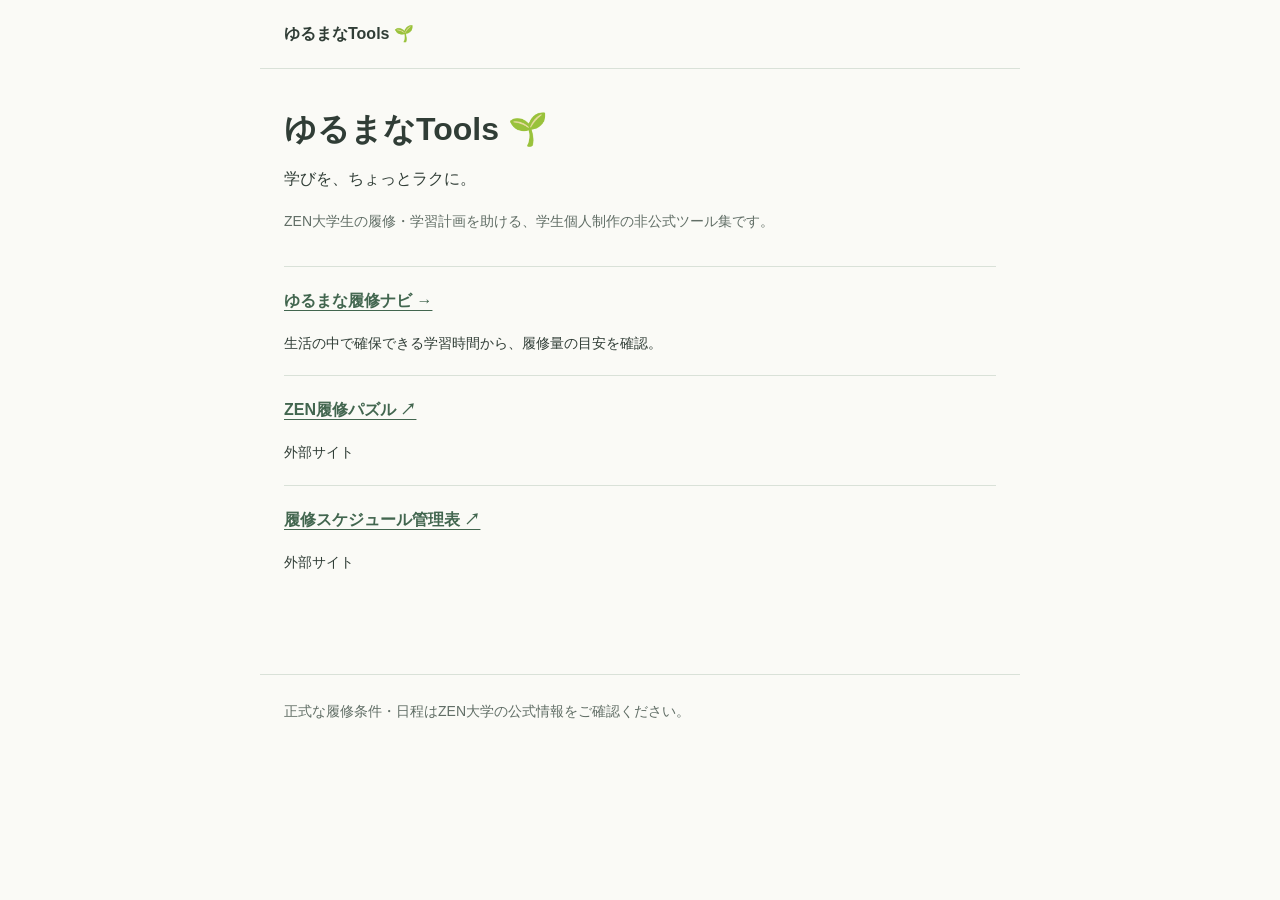
==== index.html @ ad0d2408 "Build yurumana tools and course planning navigator" ====
<!doctype html><html lang="ja"><head><meta charset="utf-8"><meta name="viewport" content="width=device-width,initial-scale=1"><title>ゆるまなTools｜学びを、ちょっとラクに。</title><meta name="description" content="ZEN大学生の履修・学習計画を助ける、学生個人制作の非公式ツール集。"><link rel="stylesheet" href="assets/css/common.css"><link rel="icon" href="data:image/svg+xml,%3Csvg xmlns=%27http://www.w3.org/2000/svg%27 viewBox=%270 0 32 32%27%3E%3Crect width=%2732%27 height=%2732%27 rx=%278%27 fill=%27%23edf3ec%27/%3E%3Cpath d=%27M16 26V15C5 17 4 6 5 6c8-1 12 3 11 9 0-8 5-12 12-10 0 8-4 12-12 10%27 fill=%27%2342664f%27/%3E%3C/svg%3E"></head><body><a class="skip" href="#main">本文へ</a><header><span class="brand">ゆるまなTools 🌱</span></header><main id="main"><h1>ゆるまなTools 🌱</h1><p>学びを、ちょっとラクに。</p><p class="muted">ZEN大学生の履修・学習計画を助ける、学生個人制作の非公式ツール集です。</p><ul class="tool-list"><li><a href="rishu-navi/">ゆるまな履修ナビ →</a><p>生活の中で確保できる学習時間から、履修量の目安を確認。</p></li><li><a href="https://zen-risyu.netlify.app/">ZEN履修パズル ↗</a><p>外部サイト</p></li><li><a href="https://moeko3737.github.io/zen-study-planner/">履修スケジュール管理表 ↗</a><p>外部サイト</p></li></ul></main><footer>正式な履修条件・日程はZEN大学の公式情報をご確認ください。</footer><script src="assets/js/common.js" defer></script></body></html>
---- assets/css/common.css ----
:root{--bg:#fafaf6;--surface:#fff;--ink:#303d36;--muted:#616e66;--green:#42664f;--pale:#edf3ec;--line:#d9e1d8;--radius:14px;--space:24px;color-scheme:light}*{box-sizing:border-box}body{margin:0;background:var(--bg);color:var(--ink);font:16px/1.75 -apple-system,BlinkMacSystemFont,"Hiragino Sans","Yu Gothic","Meiryo",sans-serif}a{color:var(--green);text-underline-offset:4px}a:hover{text-decoration-thickness:2px}button,input{font:inherit}button,a,input{-webkit-tap-highlight-color:transparent} :focus-visible{outline:3px solid #a76731;outline-offset:4px}header,main,footer{max-width:760px;margin:auto;padding:24px}header{border-bottom:1px solid var(--line);padding-top:20px;padding-bottom:20px}.brand{font-weight:700;text-decoration:none}h1{font-size:clamp(1.6rem,5vw,2rem);line-height:1.5;margin:12px 0}h2{font-size:1.2rem;line-height:1.5;margin:0 0 12px}h3{font-size:1rem}p{margin:8px 0 16px}.muted,.help{color:var(--muted);font-size:.875rem}footer{font-size:.875rem;color:var(--muted);border-top:1px solid var(--line);margin-top:24px}.skip{position:absolute;top:-100px;background:white;padding:12px}.skip:focus{top:0;z-index:10}.tool-list{list-style:none;padding:0;margin:32px 0}.tool-list li{border-top:1px solid var(--line);padding:20px 0}.tool-list a{display:block;min-height:44px;font-weight:700}.tool-list p{margin:0;font-size:.875rem}.intro{margin-bottom:28px}@media(max-width:400px){header,main,footer{padding-left:16px;padding-right:16px}}
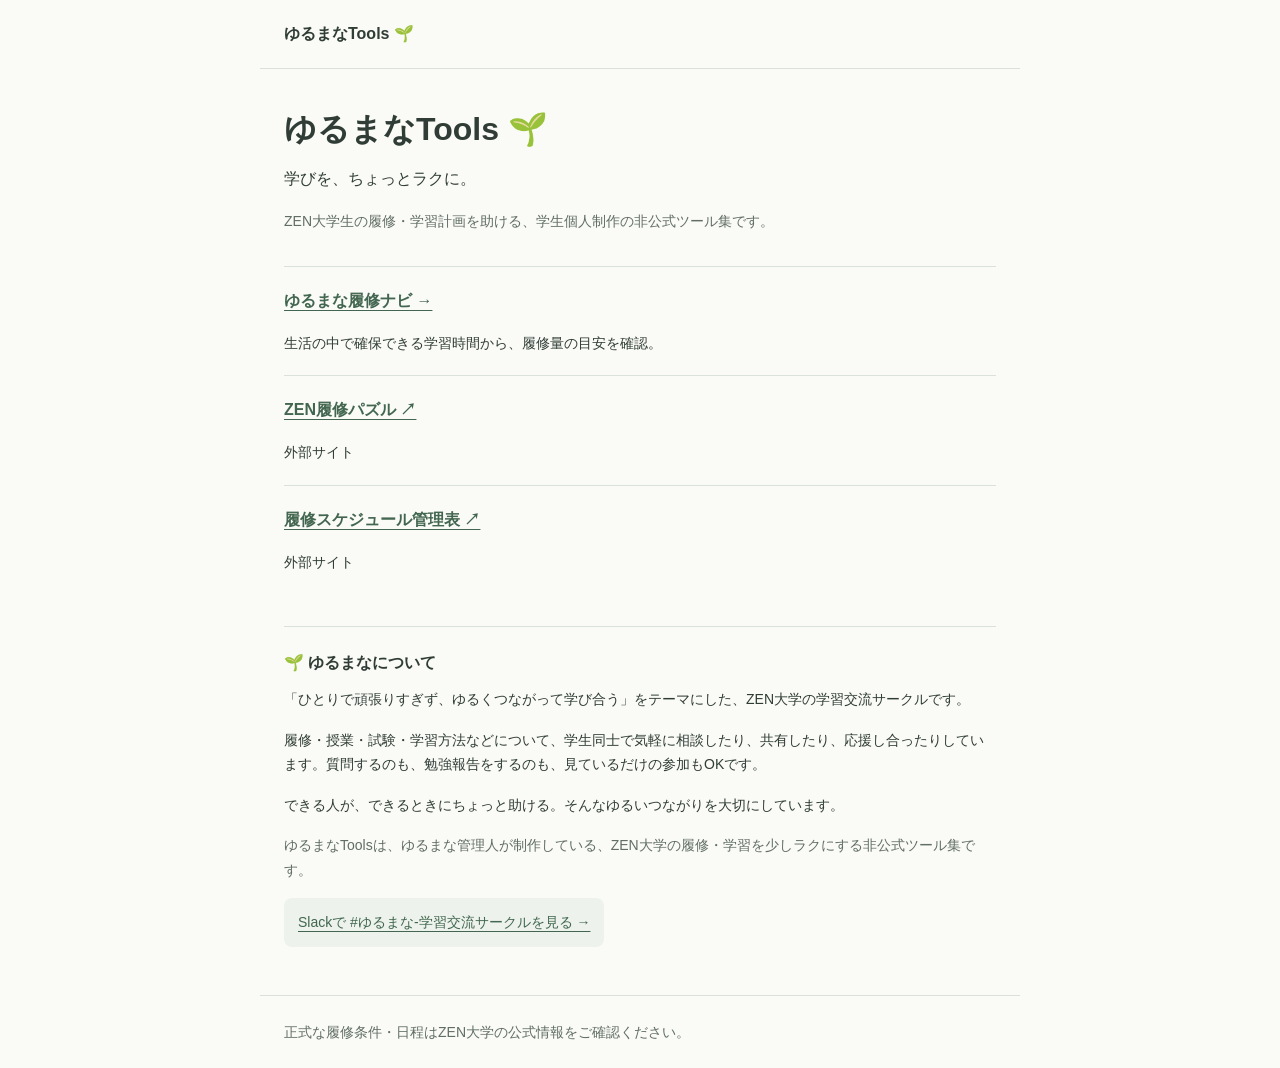
==== commit b63171f7: "Add Yurumana community introductions and Slack links" ====
--- a/index.html
+++ b/index.html
@@ -1 +1,10 @@
-<!doctype html><html lang="ja"><head><meta charset="utf-8"><meta name="viewport" content="width=device-width,initial-scale=1"><title>ゆるまなTools｜学びを、ちょっとラクに。</title><meta name="description" content="ZEN大学生の履修・学習計画を助ける、学生個人制作の非公式ツール集。"><link rel="stylesheet" href="assets/css/common.css"><link rel="icon" href="data:image/svg+xml,%3Csvg xmlns=%27http://www.w3.org/2000/svg%27 viewBox=%270 0 32 32%27%3E%3Crect width=%2732%27 height=%2732%27 rx=%278%27 fill=%27%23edf3ec%27/%3E%3Cpath d=%27M16 26V15C5 17 4 6 5 6c8-1 12 3 11 9 0-8 5-12 12-10 0 8-4 12-12 10%27 fill=%27%2342664f%27/%3E%3C/svg%3E"></head><body><a class="skip" href="#main">本文へ</a><header><span class="brand">ゆるまなTools 🌱</span></header><main id="main"><h1>ゆるまなTools 🌱</h1><p>学びを、ちょっとラクに。</p><p class="muted">ZEN大学生の履修・学習計画を助ける、学生個人制作の非公式ツール集です。</p><ul class="tool-list"><li><a href="rishu-navi/">ゆるまな履修ナビ →</a><p>生活の中で確保できる学習時間から、履修量の目安を確認。</p></li><li><a href="https://zen-risyu.netlify.app/">ZEN履修パズル ↗</a><p>外部サイト</p></li><li><a href="https://moeko3737.github.io/zen-study-planner/">履修スケジュール管理表 ↗</a><p>外部サイト</p></li></ul></main><footer>正式な履修条件・日程はZEN大学の公式情報をご確認ください。</footer><script src="assets/js/common.js" defer></script></body></html>+<!doctype html><html lang="ja"><head><meta charset="utf-8"><meta name="viewport" content="width=device-width,initial-scale=1"><title>ゆるまなTools｜学びを、ちょっとラクに。</title><meta name="description" content="ZEN大学生の履修・学習計画を助ける、学生個人制作の非公式ツール集。"><link rel="stylesheet" href="assets/css/common.css"><link rel="icon" href="data:image/svg+xml,%3Csvg xmlns=%27http://www.w3.org/2000/svg%27 viewBox=%270 0 32 32%27%3E%3Crect width=%2732%27 height=%2732%27 rx=%278%27 fill=%27%23edf3ec%27/%3E%3Cpath d=%27M16 26V15C5 17 4 6 5 6c8-1 12 3 11 9 0-8 5-12 12-10 0 8-4 12-12 10%27 fill=%27%2342664f%27/%3E%3C/svg%3E"></head><body><a class="skip" href="#main">本文へ</a><header><span class="brand">ゆるまなTools 🌱</span></header><main id="main"><h1>ゆるまなTools 🌱</h1><p>学びを、ちょっとラクに。</p><p class="muted">ZEN大学生の履修・学習計画を助ける、学生個人制作の非公式ツール集です。</p><ul class="tool-list"><li><a href="rishu-navi/">ゆるまな履修ナビ →</a><p>生活の中で確保できる学習時間から、履修量の目安を確認。</p></li><li><a href="https://zen-risyu.netlify.app/">ZEN履修パズル ↗</a><p>外部サイト</p></li><li><a href="https://moeko3737.github.io/zen-study-planner/">履修スケジュール管理表 ↗</a><p>外部サイト</p></li></ul>
+<section class="community" aria-labelledby="community-heading">
+<h2 id="community-heading">🌱 ゆるまなについて</h2>
+<p>「ひとりで頑張りすぎず、ゆるくつながって学び合う」をテーマにした、ZEN大学の学習交流サークルです。</p>
+<p>履修・授業・試験・学習方法などについて、学生同士で気軽に相談したり、共有したり、応援し合ったりしています。質問するのも、勉強報告をするのも、見ているだけの参加もOKです。</p>
+<p>できる人が、できるときにちょっと助ける。そんなゆるいつながりを大切にしています。</p>
+<p class="muted">ゆるまなToolsは、ゆるまな管理人が制作している、ZEN大学の履修・学習を少しラクにする非公式ツール集です。</p>
+<a class="community-link" href="https://zen-student.slack.com/archives/C0C5ZDWTQF5" target="_blank" rel="noopener noreferrer">Slackで #ゆるまな-学習交流サークルを見る →</a>
+</section>
+</main><footer>正式な履修条件・日程はZEN大学の公式情報をご確認ください。</footer><script src="assets/js/common.js" defer></script></body></html>
--- a/assets/css/common.css
+++ b/assets/css/common.css
@@ -1 +1,7 @@
  :root{--bg:#fafaf6;--surface:#fff;--ink:#303d36;--muted:#616e66;--green:#42664f;--pale:#edf3ec;--line:#d9e1d8;--radius:14px;--space:24px;color-scheme:light}*{box-sizing:border-box}body{margin:0;background:var(--bg);color:var(--ink);font:16px/1.75 -apple-system,BlinkMacSystemFont,"Hiragino Sans","Yu Gothic","Meiryo",sans-serif}a{color:var(--green);text-underline-offset:4px}a:hover{text-decoration-thickness:2px}button,input{font:inherit}button,a,input{-webkit-tap-highlight-color:transparent} :focus-visible{outline:3px solid #a76731;outline-offset:4px}header,main,footer{max-width:760px;margin:auto;padding:24px}header{border-bottom:1px solid var(--line);padding-top:20px;padding-bottom:20px}.brand{font-weight:700;text-decoration:none}h1{font-size:clamp(1.6rem,5vw,2rem);line-height:1.5;margin:12px 0}h2{font-size:1.2rem;line-height:1.5;margin:0 0 12px}h3{font-size:1rem}p{margin:8px 0 16px}.muted,.help{color:var(--muted);font-size:.875rem}footer{font-size:.875rem;color:var(--muted);border-top:1px solid var(--line);margin-top:24px}.skip{position:absolute;top:-100px;background:white;padding:12px}.skip:focus{top:0;z-index:10}.tool-list{list-style:none;padding:0;margin:32px 0}.tool-list li{border-top:1px solid var(--line);padding:20px 0}.tool-list a{display:block;min-height:44px;font-weight:700}.tool-list p{margin:0;font-size:.875rem}.intro{margin-bottom:28px}@media(max-width:400px){header,main,footer{padding-left:16px;padding-right:16px}}
+
+/* ツールの下に添える、控えめなコミュニティ紹介 */
+.community{margin-top:32px;padding-top:24px;border-top:1px solid var(--line);font-size:.875rem}
+.community h2{font-size:1rem}
+.community-link{display:inline-block;max-width:100%;min-height:48px;padding:12px 14px;border-radius:8px;background:var(--pale);color:var(--green);overflow-wrap:anywhere}
+.community-link:hover{background:#e0eadd}
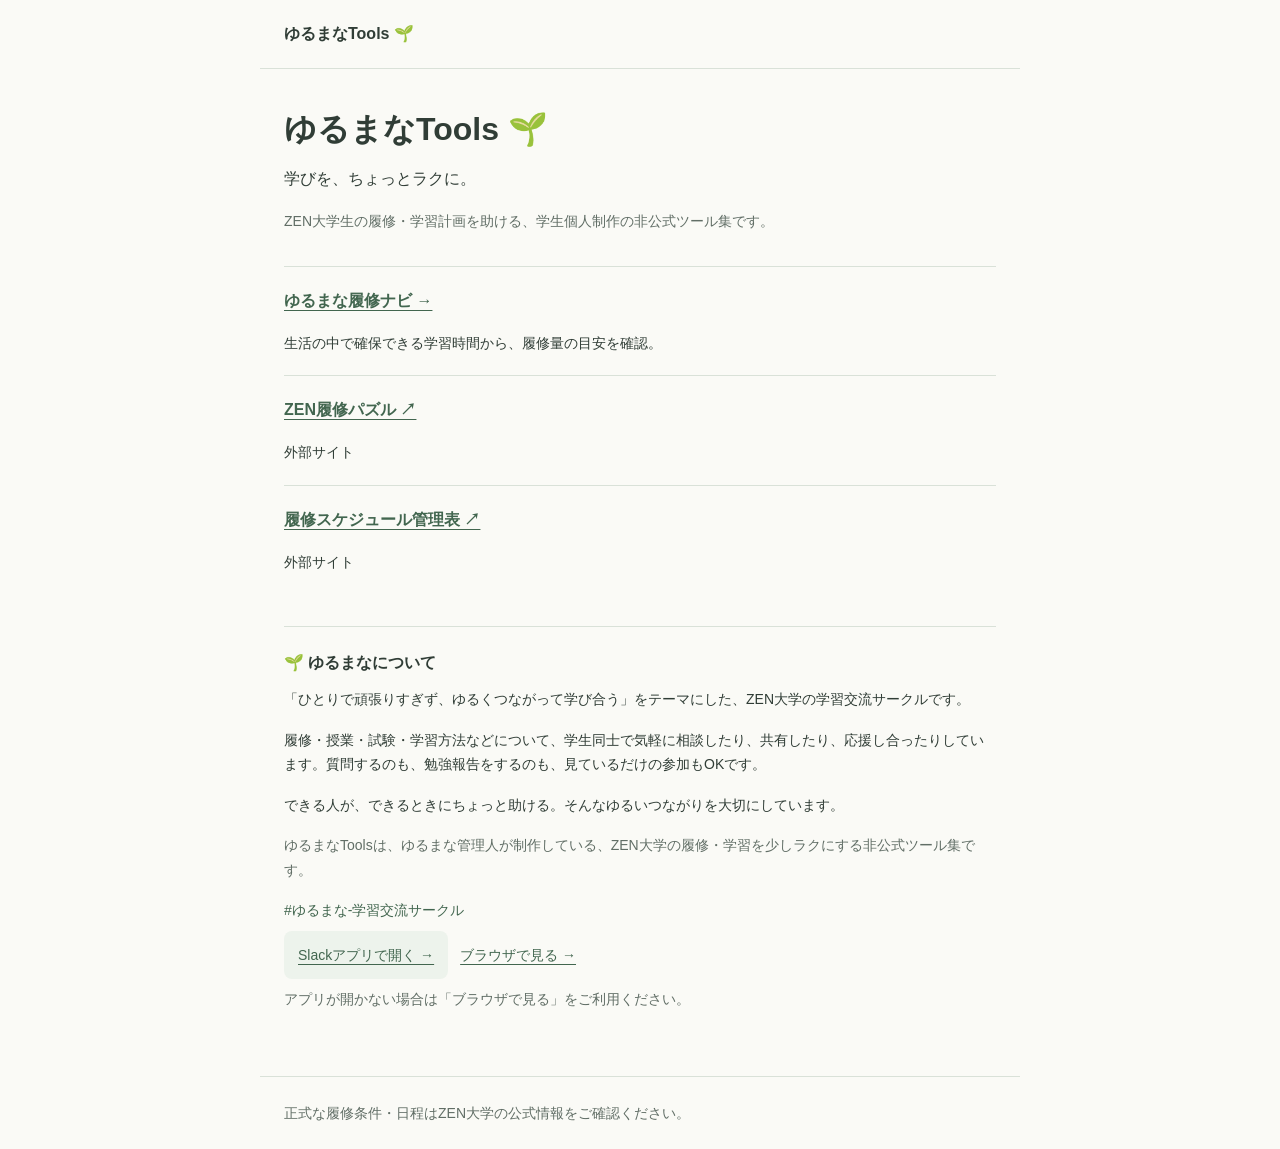
==== commit 33eb0b3a: "Add Slack app links with browser alternatives" ====
--- a/index.html
+++ b/index.html
@@ -5,6 +5,11 @@
 <p>履修・授業・試験・学習方法などについて、学生同士で気軽に相談したり、共有したり、応援し合ったりしています。質問するのも、勉強報告をするのも、見ているだけの参加もOKです。</p>
 <p>できる人が、できるときにちょっと助ける。そんなゆるいつながりを大切にしています。</p>
 <p class="muted">ゆるまなToolsは、ゆるまな管理人が制作している、ZEN大学の履修・学習を少しラクにする非公式ツール集です。</p>
-<a class="community-link" href="https://zen-student.slack.com/archives/C0C5ZDWTQF5" target="_blank" rel="noopener noreferrer">Slackで #ゆるまな-学習交流サークルを見る →</a>
+<p class="community-channel">#ゆるまな-学習交流サークル</p>
+<div class="community-actions">
+<a class="community-link" href="slack://channel?team=T085SRUUM8W&amp;id=C0C5ZDWTQF5">Slackアプリで開く →</a>
+<a class="community-browser-link" href="https://zen-student.slack.com/archives/C0C5ZDWTQF5" target="_blank" rel="noopener noreferrer">ブラウザで見る →</a>
+</div>
+<p class="help">アプリが開かない場合は「ブラウザで見る」をご利用ください。</p>
 </section>
 </main><footer>正式な履修条件・日程はZEN大学の公式情報をご確認ください。</footer><script src="assets/js/common.js" defer></script></body></html>
--- a/assets/css/common.css
+++ b/assets/css/common.css
@@ -5,3 +5,7 @@
 .community h2{font-size:1rem}
 .community-link{display:inline-block;max-width:100%;min-height:48px;padding:12px 14px;border-radius:8px;background:var(--pale);color:var(--green);overflow-wrap:anywhere}
 .community-link:hover{background:#e0eadd}
+
+.community-channel{margin-bottom:8px;color:var(--green);overflow-wrap:anywhere}
+.community-actions{display:flex;flex-wrap:wrap;align-items:center;gap:4px 12px;margin-bottom:8px}
+.community-browser-link{display:inline-block;min-height:48px;padding:12px 0;max-width:100%;overflow-wrap:anywhere}
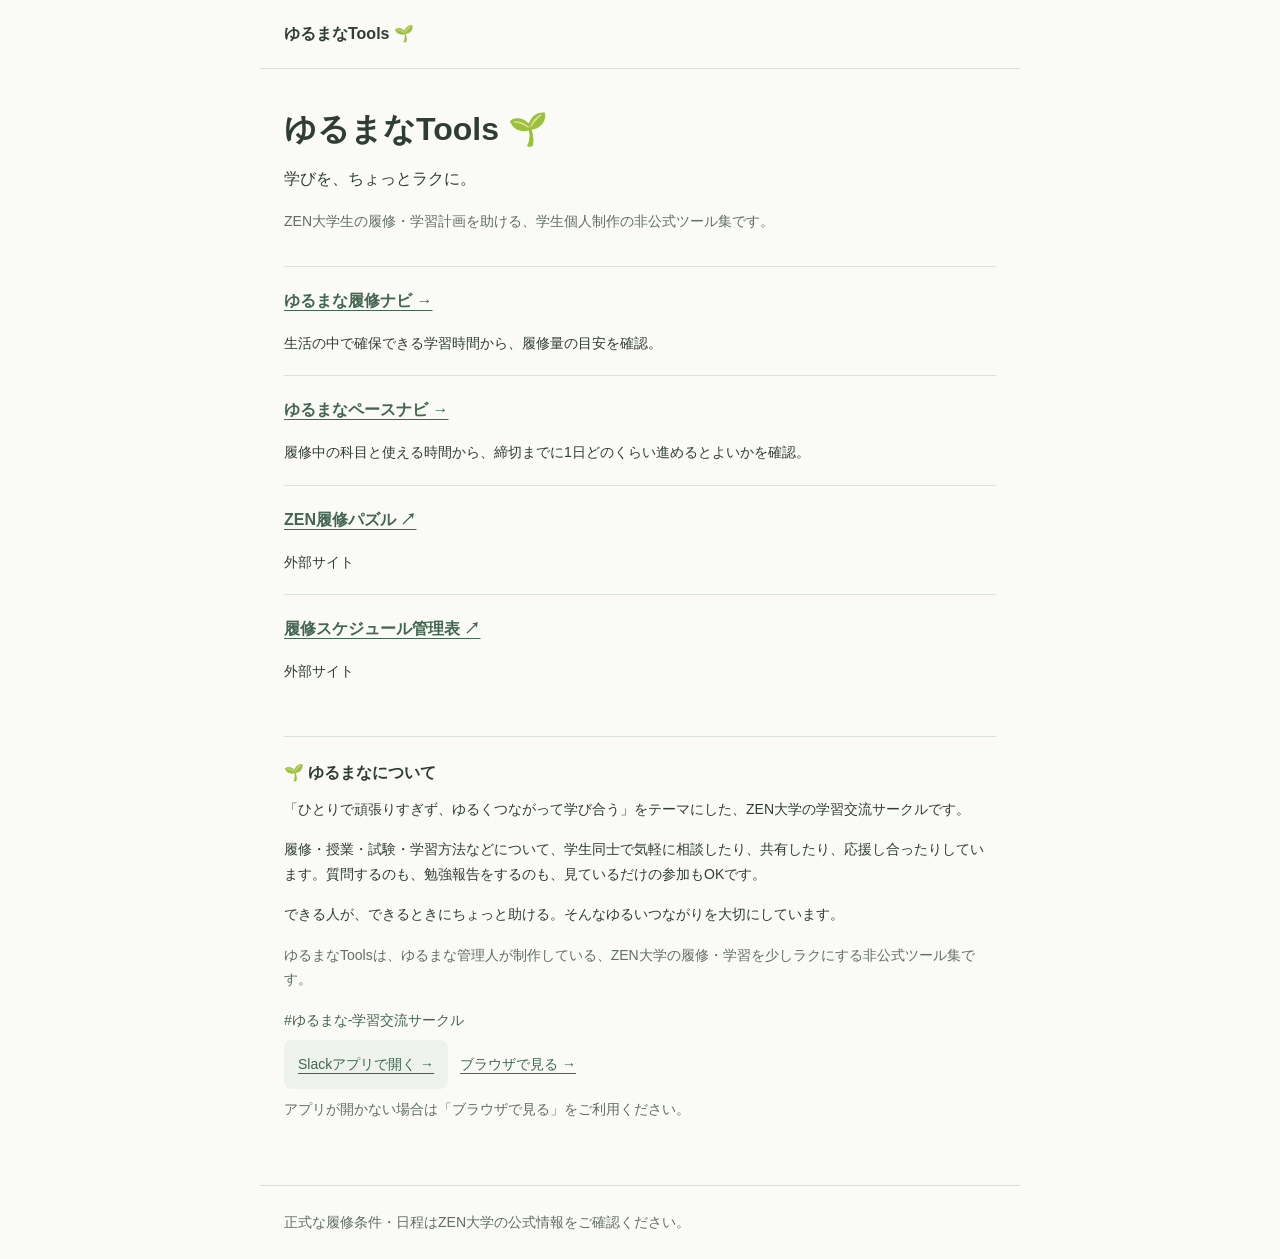
==== commit fbaa7773: "Add pace navigator with course progress, deadline pacing and backups" ====
--- a/index.html
+++ b/index.html
@@ -1,4 +1,4 @@
-<!doctype html><html lang="ja"><head><meta charset="utf-8"><meta name="viewport" content="width=device-width,initial-scale=1"><title>ゆるまなTools｜学びを、ちょっとラクに。</title><meta name="description" content="ZEN大学生の履修・学習計画を助ける、学生個人制作の非公式ツール集。"><link rel="stylesheet" href="assets/css/common.css"><link rel="icon" href="data:image/svg+xml,%3Csvg xmlns=%27http://www.w3.org/2000/svg%27 viewBox=%270 0 32 32%27%3E%3Crect width=%2732%27 height=%2732%27 rx=%278%27 fill=%27%23edf3ec%27/%3E%3Cpath d=%27M16 26V15C5 17 4 6 5 6c8-1 12 3 11 9 0-8 5-12 12-10 0 8-4 12-12 10%27 fill=%27%2342664f%27/%3E%3C/svg%3E"></head><body><a class="skip" href="#main">本文へ</a><header><span class="brand">ゆるまなTools 🌱</span></header><main id="main"><h1>ゆるまなTools 🌱</h1><p>学びを、ちょっとラクに。</p><p class="muted">ZEN大学生の履修・学習計画を助ける、学生個人制作の非公式ツール集です。</p><ul class="tool-list"><li><a href="rishu-navi/">ゆるまな履修ナビ →</a><p>生活の中で確保できる学習時間から、履修量の目安を確認。</p></li><li><a href="https://zen-risyu.netlify.app/">ZEN履修パズル ↗</a><p>外部サイト</p></li><li><a href="https://moeko3737.github.io/zen-study-planner/">履修スケジュール管理表 ↗</a><p>外部サイト</p></li></ul>
+<!doctype html><html lang="ja"><head><meta charset="utf-8"><meta name="viewport" content="width=device-width,initial-scale=1"><title>ゆるまなTools｜学びを、ちょっとラクに。</title><meta name="description" content="ZEN大学生の履修・学習計画を助ける、学生個人制作の非公式ツール集。"><link rel="stylesheet" href="assets/css/common.css"><link rel="icon" href="data:image/svg+xml,%3Csvg xmlns=%27http://www.w3.org/2000/svg%27 viewBox=%270 0 32 32%27%3E%3Crect width=%2732%27 height=%2732%27 rx=%278%27 fill=%27%23edf3ec%27/%3E%3Cpath d=%27M16 26V15C5 17 4 6 5 6c8-1 12 3 11 9 0-8 5-12 12-10 0 8-4 12-12 10%27 fill=%27%2342664f%27/%3E%3C/svg%3E"></head><body><a class="skip" href="#main">本文へ</a><header><span class="brand">ゆるまなTools 🌱</span></header><main id="main"><h1>ゆるまなTools 🌱</h1><p>学びを、ちょっとラクに。</p><p class="muted">ZEN大学生の履修・学習計画を助ける、学生個人制作の非公式ツール集です。</p><ul class="tool-list"><li><a href="rishu-navi/">ゆるまな履修ナビ →</a><p>生活の中で確保できる学習時間から、履修量の目安を確認。</p></li><li><a href="pace-navi/">ゆるまなペースナビ →</a><p>履修中の科目と使える時間から、締切までに1日どのくらい進めるとよいかを確認。</p></li><li><a href="https://zen-risyu.netlify.app/">ZEN履修パズル ↗</a><p>外部サイト</p></li><li><a href="https://moeko3737.github.io/zen-study-planner/">履修スケジュール管理表 ↗</a><p>外部サイト</p></li></ul>
 <section class="community" aria-labelledby="community-heading">
 <h2 id="community-heading">🌱 ゆるまなについて</h2>
 <p>「ひとりで頑張りすぎず、ゆるくつながって学び合う」をテーマにした、ZEN大学の学習交流サークルです。</p>
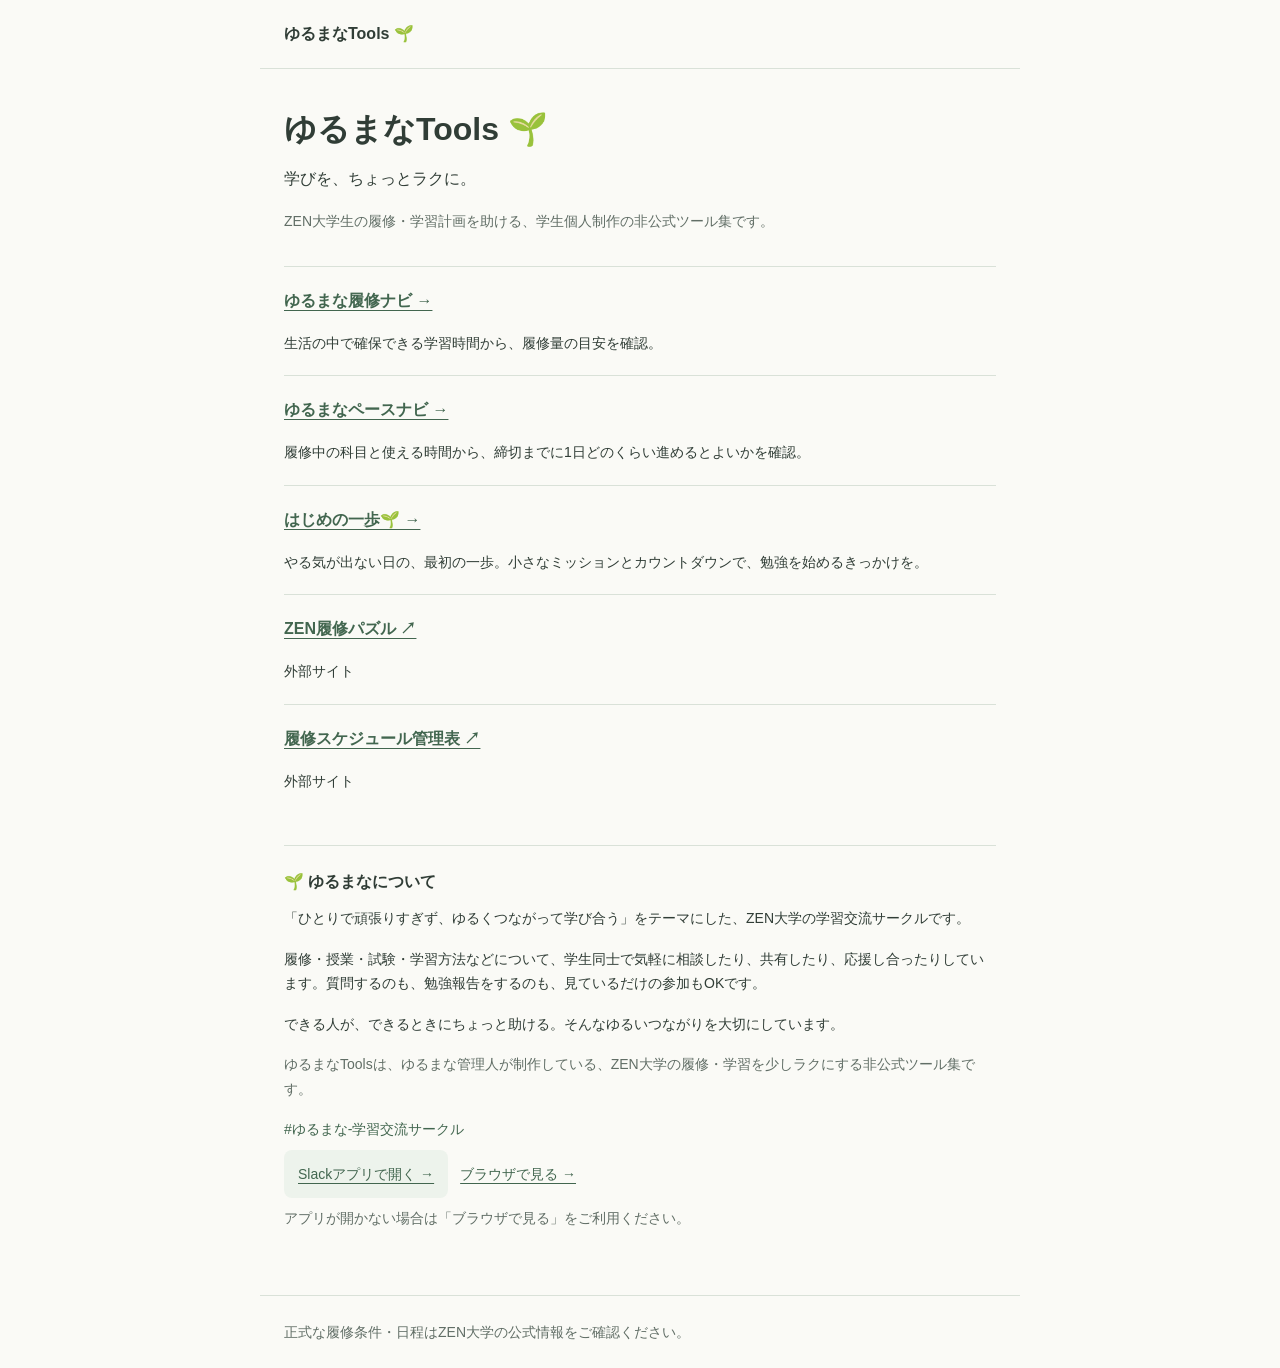
==== commit 63293707: "Add first-step learning starter with missions timers and private records" ====
--- a/index.html
+++ b/index.html
@@ -1,4 +1,4 @@
-<!doctype html><html lang="ja"><head><meta charset="utf-8"><meta name="viewport" content="width=device-width,initial-scale=1"><title>ゆるまなTools｜学びを、ちょっとラクに。</title><meta name="description" content="ZEN大学生の履修・学習計画を助ける、学生個人制作の非公式ツール集。"><link rel="stylesheet" href="assets/css/common.css"><link rel="icon" href="data:image/svg+xml,%3Csvg xmlns=%27http://www.w3.org/2000/svg%27 viewBox=%270 0 32 32%27%3E%3Crect width=%2732%27 height=%2732%27 rx=%278%27 fill=%27%23edf3ec%27/%3E%3Cpath d=%27M16 26V15C5 17 4 6 5 6c8-1 12 3 11 9 0-8 5-12 12-10 0 8-4 12-12 10%27 fill=%27%2342664f%27/%3E%3C/svg%3E"></head><body><a class="skip" href="#main">本文へ</a><header><span class="brand">ゆるまなTools 🌱</span></header><main id="main"><h1>ゆるまなTools 🌱</h1><p>学びを、ちょっとラクに。</p><p class="muted">ZEN大学生の履修・学習計画を助ける、学生個人制作の非公式ツール集です。</p><ul class="tool-list"><li><a href="rishu-navi/">ゆるまな履修ナビ →</a><p>生活の中で確保できる学習時間から、履修量の目安を確認。</p></li><li><a href="pace-navi/">ゆるまなペースナビ →</a><p>履修中の科目と使える時間から、締切までに1日どのくらい進めるとよいかを確認。</p></li><li><a href="https://zen-risyu.netlify.app/">ZEN履修パズル ↗</a><p>外部サイト</p></li><li><a href="https://moeko3737.github.io/zen-study-planner/">履修スケジュール管理表 ↗</a><p>外部サイト</p></li></ul>
+<!doctype html><html lang="ja"><head><meta charset="utf-8"><meta name="viewport" content="width=device-width,initial-scale=1"><title>ゆるまなTools｜学びを、ちょっとラクに。</title><meta name="description" content="ZEN大学生の履修・学習計画を助ける、学生個人制作の非公式ツール集。"><link rel="stylesheet" href="assets/css/common.css"><link rel="icon" href="data:image/svg+xml,%3Csvg xmlns=%27http://www.w3.org/2000/svg%27 viewBox=%270 0 32 32%27%3E%3Crect width=%2732%27 height=%2732%27 rx=%278%27 fill=%27%23edf3ec%27/%3E%3Cpath d=%27M16 26V15C5 17 4 6 5 6c8-1 12 3 11 9 0-8 5-12 12-10 0 8-4 12-12 10%27 fill=%27%2342664f%27/%3E%3C/svg%3E"></head><body><a class="skip" href="#main">本文へ</a><header><span class="brand">ゆるまなTools 🌱</span></header><main id="main"><h1>ゆるまなTools 🌱</h1><p>学びを、ちょっとラクに。</p><p class="muted">ZEN大学生の履修・学習計画を助ける、学生個人制作の非公式ツール集です。</p><ul class="tool-list"><li><a href="rishu-navi/">ゆるまな履修ナビ →</a><p>生活の中で確保できる学習時間から、履修量の目安を確認。</p></li><li><a href="pace-navi/">ゆるまなペースナビ →</a><p>履修中の科目と使える時間から、締切までに1日どのくらい進めるとよいかを確認。</p></li><li><a href="first-step/">はじめの一歩🌱 →</a><p>やる気が出ない日の、最初の一歩。小さなミッションとカウントダウンで、勉強を始めるきっかけを。</p></li><li><a href="https://zen-risyu.netlify.app/">ZEN履修パズル ↗</a><p>外部サイト</p></li><li><a href="https://moeko3737.github.io/zen-study-planner/">履修スケジュール管理表 ↗</a><p>外部サイト</p></li></ul>
 <section class="community" aria-labelledby="community-heading">
 <h2 id="community-heading">🌱 ゆるまなについて</h2>
 <p>「ひとりで頑張りすぎず、ゆるくつながって学び合う」をテーマにした、ZEN大学の学習交流サークルです。</p>
